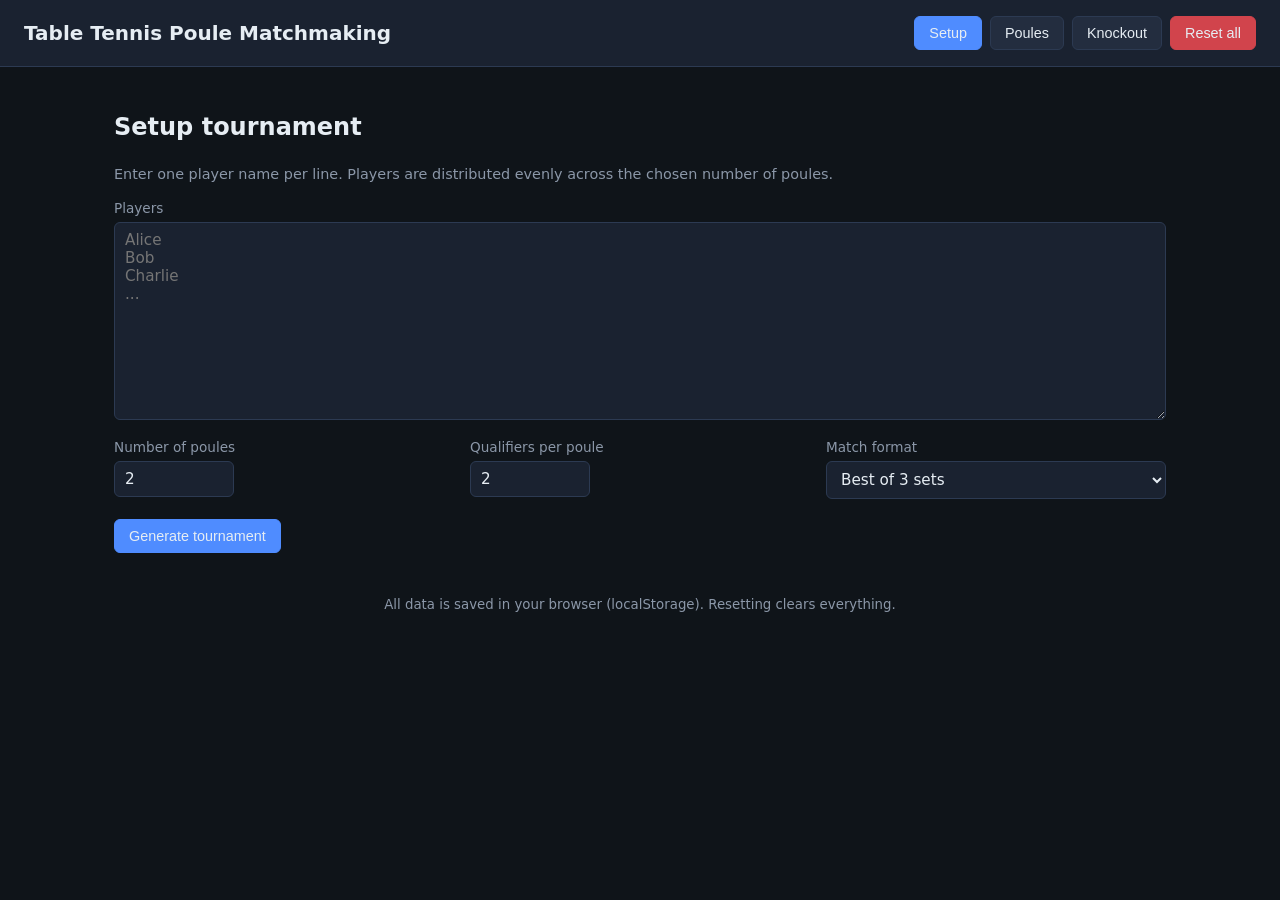
==== index.html @ 48e29f1b "Add static table tennis poule matchmaking app Single-page app (HTML/CSS/vanilla JS) deployable on Gi" ====
<!DOCTYPE html>
<html lang="en">
<head>
  <meta charset="UTF-8" />
  <meta name="viewport" content="width=device-width, initial-scale=1.0" />
  <title>Table Tennis Poule Matchmaking</title>
  <link rel="stylesheet" href="styles.css" />
</head>
<body>
  <header>
    <h1>Table Tennis Poule Matchmaking</h1>
    <nav>
      <button data-tab="setup" class="tab-btn active">Setup</button>
      <button data-tab="poules" class="tab-btn">Poules</button>
      <button data-tab="knockout" class="tab-btn">Knockout</button>
      <button id="reset-btn" class="danger">Reset all</button>
    </nav>
  </header>

  <main>
    <section id="tab-setup" class="tab active">
      <h2>Setup tournament</h2>
      <p class="hint">Enter one player name per line. Players are distributed evenly across the chosen number of poules.</p>

      <label for="players">Players</label>
      <textarea id="players" rows="10" placeholder="Alice&#10;Bob&#10;Charlie&#10;..."></textarea>

      <div class="row">
        <div>
          <label for="num-poules">Number of poules</label>
          <input id="num-poules" type="number" min="1" value="2" />
        </div>
        <div>
          <label for="qualifiers">Qualifiers per poule</label>
          <input id="qualifiers" type="number" min="1" value="2" />
        </div>
        <div>
          <label for="best-of">Match format</label>
          <select id="best-of">
            <option value="1">Single set (highest score wins)</option>
            <option value="3" selected>Best of 3 sets</option>
            <option value="5">Best of 5 sets</option>
            <option value="7">Best of 7 sets</option>
          </select>
        </div>
      </div>

      <div class="actions">
        <button id="generate-btn" class="primary">Generate tournament</button>
      </div>
    </section>

    <section id="tab-poules" class="tab">
      <h2>Poule stage</h2>
      <div id="poules-container"></div>
      <div class="actions">
        <button id="goto-knockout-btn" class="primary">Continue to knockout</button>
      </div>
    </section>

    <section id="tab-knockout" class="tab">
      <h2>Knockout stage</h2>
      <div id="knockout-container"></div>
    </section>
  </main>

  <footer>
    <small>All data is saved in your browser (localStorage). Resetting clears everything.</small>
  </footer>

  <script src="app.js"></script>
</body>
</html>
---- styles.css ----
:root {
  --bg: #0f1419;
  --panel: #1a2230;
  --panel-2: #232d3f;
  --border: #2c3a52;
  --text: #e6edf3;
  --muted: #8b97a8;
  --accent: #4f8cff;
  --accent-hover: #3a78ee;
  --success: #2ea043;
  --danger: #d1444c;
  --warn: #d29922;
}

* { box-sizing: border-box; }

body {
  margin: 0;
  font-family: system-ui, -apple-system, Segoe UI, Roboto, sans-serif;
  background: var(--bg);
  color: var(--text);
  line-height: 1.4;
}

header {
  padding: 16px 24px;
  background: var(--panel);
  border-bottom: 1px solid var(--border);
  display: flex;
  flex-wrap: wrap;
  align-items: center;
  gap: 16px;
}

header h1 {
  margin: 0;
  font-size: 1.25rem;
  flex: 1;
}

nav {
  display: flex;
  gap: 8px;
  flex-wrap: wrap;
}

main {
  max-width: 1100px;
  margin: 0 auto;
  padding: 24px;
}

footer {
  text-align: center;
  padding: 16px;
  color: var(--muted);
}

.tab { display: none; }
.tab.active { display: block; }

button {
  background: var(--panel-2);
  color: var(--text);
  border: 1px solid var(--border);
  padding: 8px 14px;
  border-radius: 6px;
  cursor: pointer;
  font-size: 0.9rem;
}
button:hover { background: var(--border); }
button.primary { background: var(--accent); border-color: var(--accent); }
button.primary:hover { background: var(--accent-hover); }
button.danger { background: var(--danger); border-color: var(--danger); }
button.danger:hover { filter: brightness(1.1); }
.tab-btn.active { background: var(--accent); border-color: var(--accent); }

label {
  display: block;
  margin: 12px 0 4px;
  color: var(--muted);
  font-size: 0.85rem;
}

input, select, textarea {
  width: 100%;
  background: var(--panel);
  color: var(--text);
  border: 1px solid var(--border);
  border-radius: 6px;
  padding: 8px 10px;
  font-size: 0.95rem;
  font-family: inherit;
}

input[type="number"] { max-width: 120px; }

textarea { resize: vertical; min-height: 140px; }

.row {
  display: flex;
  gap: 16px;
  flex-wrap: wrap;
}

.row > div { flex: 1 1 180px; }

.actions { margin-top: 20px; display: flex; gap: 8px; flex-wrap: wrap; }

.hint { color: var(--muted); font-size: 0.9rem; }

.poule {
  background: var(--panel);
  border: 1px solid var(--border);
  border-radius: 10px;
  padding: 16px;
  margin-bottom: 24px;
}

.poule h3 { margin: 0 0 12px; }

table {
  width: 100%;
  border-collapse: collapse;
  margin-bottom: 16px;
}

th, td {
  padding: 8px 10px;
  text-align: left;
  border-bottom: 1px solid var(--border);
}

th { color: var(--muted); font-weight: 600; font-size: 0.85rem; }

td.num, th.num { text-align: center; width: 56px; }

.match-list { list-style: none; padding: 0; margin: 0; }

.match {
  display: grid;
  grid-template-columns: 1fr auto 1fr;
  align-items: center;
  gap: 12px;
  padding: 8px 0;
  border-bottom: 1px solid var(--border);
}

.match:last-child { border-bottom: none; }

.match .player-a { text-align: right; }
.match .player-b { text-align: left; }
.match .vs { color: var(--muted); font-size: 0.85rem; }

.sets-input {
  display: flex;
  gap: 6px;
  flex-wrap: wrap;
  justify-content: center;
}

.sets-input input {
  width: 52px;
  text-align: center;
  padding: 6px 4px;
}

.match.winner-a .player-a { font-weight: 700; color: var(--success); }
.match.winner-b .player-b { font-weight: 700; color: var(--success); }

.qualifier { color: var(--success); font-weight: 600; }

.bracket {
  display: flex;
  gap: 32px;
  overflow-x: auto;
  padding-bottom: 16px;
}

.round {
  display: flex;
  flex-direction: column;
  justify-content: space-around;
  gap: 16px;
  min-width: 220px;
}

.round h3 {
  margin: 0 0 8px;
  text-align: center;
  color: var(--muted);
  font-size: 0.95rem;
}

.bracket-match {
  background: var(--panel);
  border: 1px solid var(--border);
  border-radius: 8px;
  padding: 8px;
}

.bracket-row {
  display: grid;
  grid-template-columns: 1fr auto;
  align-items: center;
  gap: 8px;
  padding: 4px 6px;
  border-radius: 4px;
}

.bracket-row.winner { background: rgba(46, 160, 67, 0.15); font-weight: 600; }
.bracket-row .name { white-space: nowrap; overflow: hidden; text-overflow: ellipsis; }
.bracket-row input { width: 40px; text-align: center; padding: 4px; }

.empty-state {
  padding: 24px;
  text-align: center;
  color: var(--muted);
  background: var(--panel);
  border: 1px dashed var(--border);
  border-radius: 8px;
}

@media (max-width: 600px) {
  header h1 { font-size: 1.05rem; flex-basis: 100%; }
  .match { grid-template-columns: 1fr; text-align: center; }
  .match .player-a, .match .player-b { text-align: center; }
}
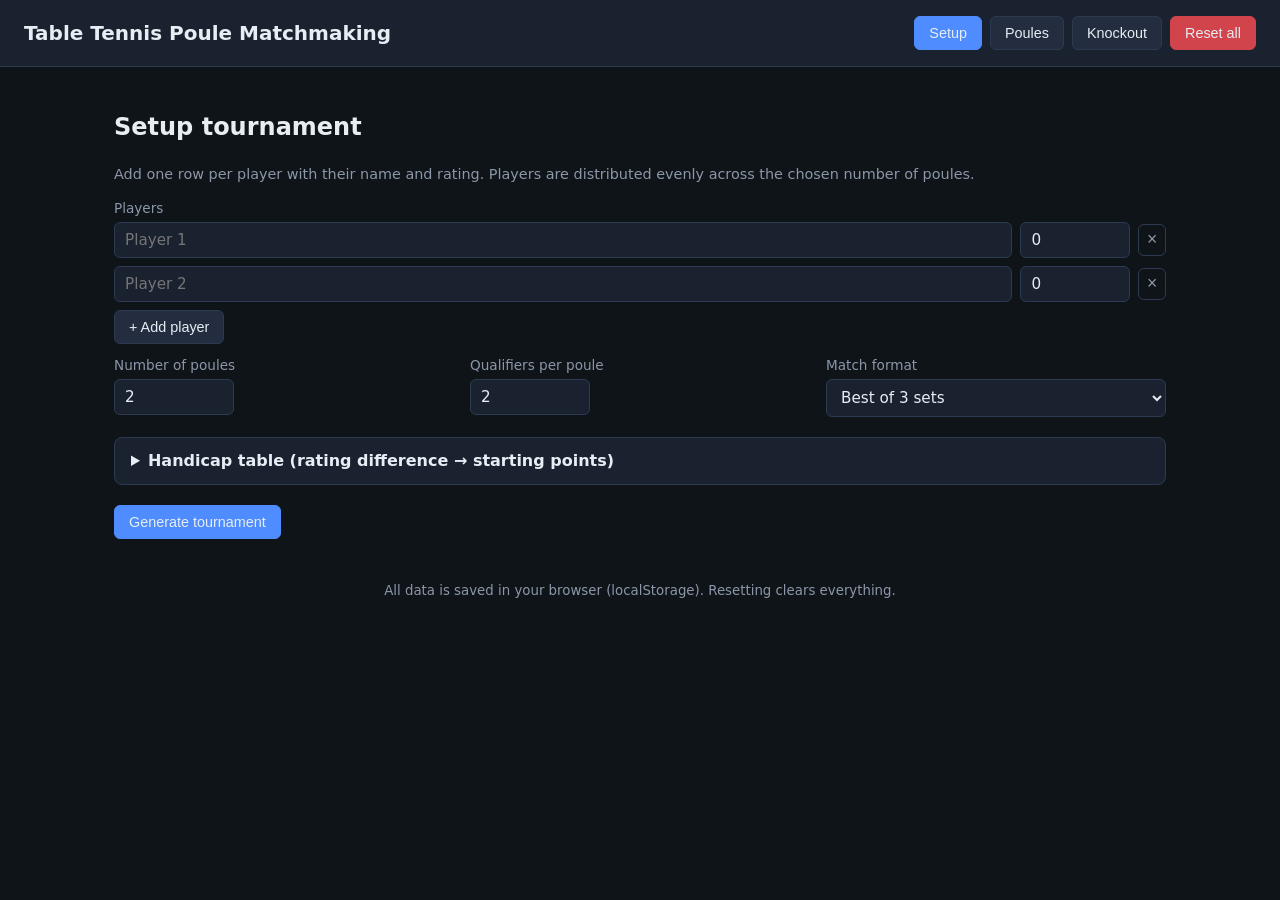
==== commit 1703613d: "Add player ratings and configurable handicap table Replace the freeform players textarea with one ro" ====
--- a/index.html
+++ b/index.html
@@ -20,10 +20,13 @@
   <main>
     <section id="tab-setup" class="tab active">
       <h2>Setup tournament</h2>
-      <p class="hint">Enter one player name per line. Players are distributed evenly across the chosen number of poules.</p>
+      <p class="hint">Add one row per player with their name and rating. Players are distributed evenly across the chosen number of poules.</p>
 
-      <label for="players">Players</label>
-      <textarea id="players" rows="10" placeholder="Alice&#10;Bob&#10;Charlie&#10;..."></textarea>
+      <label>Players</label>
+      <div id="players-list"></div>
+      <div class="actions" style="margin-top: 8px;">
+        <button id="add-player-btn">+ Add player</button>
+      </div>
 
       <div class="row">
         <div>
@@ -44,6 +47,16 @@
           </select>
         </div>
       </div>
+
+      <details class="handicap-section">
+        <summary>Handicap table (rating difference → starting points)</summary>
+        <p class="hint">The lower-rated player starts each set with the listed points. Leave the upper bound empty for "or more".</p>
+        <div id="handicap-list"></div>
+        <div class="actions" style="margin-top: 8px;">
+          <button id="add-handicap-btn">+ Add row</button>
+          <button id="reset-handicap-btn">Reset to default</button>
+        </div>
+      </details>
 
       <div class="actions">
         <button id="generate-btn" class="primary">Generate tournament</button>
--- a/styles.css
+++ b/styles.css
@@ -221,6 +221,60 @@
   border-radius: 8px;
 }
 
+.player-row, .handicap-row {
+  display: flex;
+  gap: 8px;
+  align-items: center;
+  margin-bottom: 8px;
+}
+
+.player-row input[type="text"] { flex: 1 1 auto; }
+.player-row input[type="number"] { flex: 0 0 110px; }
+
+.handicap-row input[type="number"] { flex: 0 0 90px; max-width: 90px; }
+.handicap-row .sep { color: var(--muted); }
+
+.row-remove {
+  background: transparent;
+  border: 1px solid var(--border);
+  color: var(--muted);
+  width: 32px;
+  height: 32px;
+  padding: 0;
+  font-size: 1.1rem;
+  line-height: 1;
+}
+.row-remove:hover { color: var(--danger); border-color: var(--danger); }
+
+.handicap-section {
+  margin-top: 20px;
+  background: var(--panel);
+  border: 1px solid var(--border);
+  border-radius: 8px;
+  padding: 12px 16px;
+}
+.handicap-section summary {
+  cursor: pointer;
+  color: var(--text);
+  font-weight: 600;
+}
+.handicap-section[open] summary { margin-bottom: 8px; }
+
+.handicap-label {
+  grid-column: 1 / -1;
+  text-align: center;
+  color: var(--warn);
+  font-size: 0.8rem;
+  margin-top: 4px;
+}
+
+.bracket-handicap {
+  font-size: 0.75rem;
+  color: var(--warn);
+  text-align: center;
+  margin-top: 4px;
+}
+
 @media (max-width: 600px) {
   header h1 { font-size: 1.05rem; flex-basis: 100%; }
   .match { grid-template-columns: 1fr; text-align: center; }
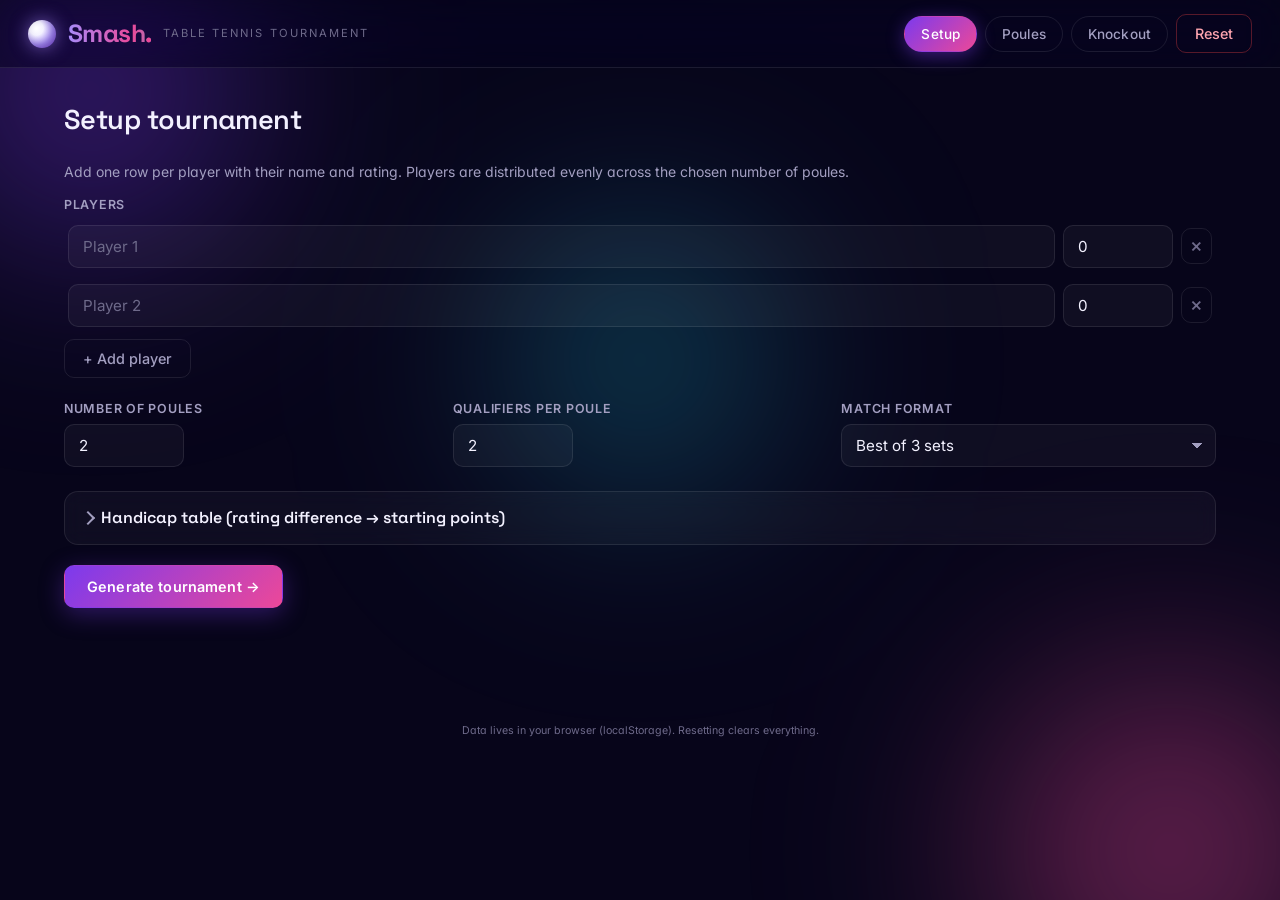
==== commit c1ca8398: "Vibrant modern redesign Full visual overhaul with a high-energy, glass-morphism aesthetic: - Animate" ====
--- a/index.html
+++ b/index.html
@@ -3,17 +3,30 @@
 <head>
   <meta charset="UTF-8" />
   <meta name="viewport" content="width=device-width, initial-scale=1.0" />
-  <title>Table Tennis Poule Matchmaking</title>
+  <title>Smash · Table Tennis Tournament</title>
+  <link rel="preconnect" href="https://fonts.googleapis.com" />
+  <link rel="preconnect" href="https://fonts.gstatic.com" crossorigin />
+  <link href="https://fonts.googleapis.com/css2?family=Inter:wght@400;500;600;700;800&family=Space+Grotesk:wght@500;600;700&display=swap" rel="stylesheet" />
   <link rel="stylesheet" href="styles.css" />
 </head>
 <body>
+  <div class="aurora" aria-hidden="true">
+    <span class="aurora-blob a"></span>
+    <span class="aurora-blob b"></span>
+    <span class="aurora-blob c"></span>
+  </div>
+
   <header>
-    <h1>Table Tennis Poule Matchmaking</h1>
+    <div class="brand">
+      <span class="brand-mark"></span>
+      <h1>Smash<span class="brand-dot">.</span></h1>
+      <span class="brand-tag">table&nbsp;tennis&nbsp;tournament</span>
+    </div>
     <nav>
       <button data-tab="setup" class="tab-btn active">Setup</button>
       <button data-tab="poules" class="tab-btn">Poules</button>
       <button data-tab="knockout" class="tab-btn">Knockout</button>
-      <button id="reset-btn" class="danger">Reset all</button>
+      <button id="reset-btn" class="danger ghost">Reset</button>
     </nav>
   </header>
 
@@ -25,7 +38,7 @@
       <label>Players</label>
       <div id="players-list"></div>
       <div class="actions" style="margin-top: 8px;">
-        <button id="add-player-btn">+ Add player</button>
+        <button id="add-player-btn" class="ghost">+ Add player</button>
       </div>
 
       <div class="row">
@@ -53,13 +66,13 @@
         <p class="hint">The lower-rated player starts each set with the listed points. Leave the upper bound empty for "or more".</p>
         <div id="handicap-list"></div>
         <div class="actions" style="margin-top: 8px;">
-          <button id="add-handicap-btn">+ Add row</button>
-          <button id="reset-handicap-btn">Reset to default</button>
+          <button id="add-handicap-btn" class="ghost">+ Add row</button>
+          <button id="reset-handicap-btn" class="ghost">Reset to default</button>
         </div>
       </details>
 
       <div class="actions">
-        <button id="generate-btn" class="primary">Generate tournament</button>
+        <button id="generate-btn" class="primary">Generate tournament →</button>
       </div>
     </section>
 
@@ -67,7 +80,7 @@
       <h2>Poule stage</h2>
       <div id="poules-container"></div>
       <div class="actions">
-        <button id="goto-knockout-btn" class="primary">Continue to knockout</button>
+        <button id="goto-knockout-btn" class="primary">Continue to knockout →</button>
       </div>
     </section>
 
@@ -78,7 +91,7 @@
   </main>
 
   <footer>
-    <small>All data is saved in your browser (localStorage). Resetting clears everything.</small>
+    <small>Data lives in your browser (localStorage). Resetting clears everything.</small>
   </footer>
 
   <script src="app.js"></script>
--- a/styles.css
+++ b/styles.css
@@ -1,282 +1,812 @@
 :root {
-  --bg: #0f1419;
-  --panel: #1a2230;
-  --panel-2: #232d3f;
-  --border: #2c3a52;
-  --text: #e6edf3;
-  --muted: #8b97a8;
-  --accent: #4f8cff;
-  --accent-hover: #3a78ee;
-  --success: #2ea043;
-  --danger: #d1444c;
-  --warn: #d29922;
+  --bg-base: #07051a;
+  --bg-card: rgba(255, 255, 255, 0.035);
+  --bg-card-hover: rgba(255, 255, 255, 0.06);
+  --bg-input: rgba(255, 255, 255, 0.04);
+  --border: rgba(255, 255, 255, 0.09);
+  --border-strong: rgba(255, 255, 255, 0.22);
+  --text: #f3f1ff;
+  --text-muted: #a39fc1;
+  --text-faint: #6e6a8a;
+
+  --primary: #7c3aed;
+  --primary-bright: #a78bfa;
+  --accent: #ec4899;
+  --cyan: #22d3ee;
+  --lime: #84cc16;
+  --success: #22c55e;
+  --warn: #f59e0b;
+  --danger: #ef4444;
+
+  --gold: #fbbf24;
+  --silver: #d6dde6;
+  --bronze: #f97316;
+
+  --shadow-sm: 0 4px 14px rgba(0, 0, 0, 0.35);
+  --shadow-lg: 0 16px 48px rgba(0, 0, 0, 0.5);
+  --glow-primary: 0 0 32px rgba(124, 58, 237, 0.5);
+  --glow-accent: 0 0 32px rgba(236, 72, 153, 0.45);
+  --glow-cyan: 0 0 32px rgba(34, 211, 238, 0.4);
 }
 
 * { box-sizing: border-box; }
+
+html, body { height: 100%; }
 
 body {
   margin: 0;
-  font-family: system-ui, -apple-system, Segoe UI, Roboto, sans-serif;
-  background: var(--bg);
+  font-family: 'Inter', system-ui, -apple-system, "Segoe UI", Roboto, sans-serif;
+  font-feature-settings: 'cv11', 'ss01', 'ss03', 'cv02';
+  font-size: 15px;
+  line-height: 1.5;
+  background: var(--bg-base);
   color: var(--text);
-  line-height: 1.4;
-}
-
+  min-height: 100vh;
+  position: relative;
+  overflow-x: hidden;
+}
+
+/* Animated aurora background */
+.aurora {
+  position: fixed;
+  inset: 0;
+  z-index: -1;
+  overflow: hidden;
+  pointer-events: none;
+}
+.aurora-blob {
+  position: absolute;
+  border-radius: 50%;
+  filter: blur(90px);
+  opacity: 0.55;
+  mix-blend-mode: screen;
+  will-change: transform;
+}
+.aurora-blob.a {
+  width: 540px; height: 540px;
+  background: radial-gradient(circle, #7c3aed 0%, transparent 60%);
+  top: -180px; left: -180px;
+  animation: drift1 22s ease-in-out infinite;
+}
+.aurora-blob.b {
+  width: 620px; height: 620px;
+  background: radial-gradient(circle, #ec4899 0%, transparent 60%);
+  bottom: -260px; right: -200px;
+  animation: drift2 28s ease-in-out infinite;
+}
+.aurora-blob.c {
+  width: 480px; height: 480px;
+  background: radial-gradient(circle, #22d3ee 0%, transparent 60%);
+  top: 40%; left: 50%;
+  transform: translate(-50%, -50%);
+  opacity: 0.35;
+  animation: drift3 26s ease-in-out infinite;
+}
+@keyframes drift1 {
+  0%, 100% { transform: translate(0, 0) scale(1); }
+  50%      { transform: translate(80px, 60px) scale(1.1); }
+}
+@keyframes drift2 {
+  0%, 100% { transform: translate(0, 0) scale(1); }
+  50%      { transform: translate(-60px, -80px) scale(1.15); }
+}
+@keyframes drift3 {
+  0%, 100% { transform: translate(-50%, -50%) scale(1); }
+  50%      { transform: translate(-30%, -60%) scale(1.2); }
+}
+
+/* Header */
 header {
-  padding: 16px 24px;
-  background: var(--panel);
-  border-bottom: 1px solid var(--border);
+  position: sticky;
+  top: 0;
+  z-index: 20;
+  padding: 14px 28px;
   display: flex;
   flex-wrap: wrap;
   align-items: center;
   gap: 16px;
-}
-
-header h1 {
+  background: rgba(7, 5, 26, 0.55);
+  backdrop-filter: blur(24px) saturate(160%);
+  -webkit-backdrop-filter: blur(24px) saturate(160%);
+  border-bottom: 1px solid var(--border);
+}
+
+.brand {
+  display: flex;
+  align-items: center;
+  gap: 12px;
+  flex: 1;
+  min-width: 0;
+}
+
+.brand-mark {
+  width: 28px;
+  height: 28px;
+  border-radius: 50%;
+  background:
+    radial-gradient(circle at 30% 30%, #fff 0%, #f3f1ff 25%, #a78bfa 60%, #7c3aed 100%);
+  box-shadow:
+    inset -3px -3px 8px rgba(0, 0, 0, 0.25),
+    0 0 18px rgba(167, 139, 250, 0.6);
+  animation: bounce 2.6s ease-in-out infinite;
+}
+@keyframes bounce {
+  0%, 100% { transform: translateY(0) rotate(0deg); }
+  50%      { transform: translateY(-4px) rotate(180deg); }
+}
+
+h1 {
+  font-family: 'Space Grotesk', system-ui, sans-serif;
+  font-weight: 700;
+  font-size: 1.55rem;
+  letter-spacing: -0.025em;
   margin: 0;
-  font-size: 1.25rem;
-  flex: 1;
+  background: linear-gradient(90deg, #a78bfa 0%, #ec4899 35%, #22d3ee 70%, #a78bfa 100%);
+  background-size: 220% 100%;
+  -webkit-background-clip: text;
+  background-clip: text;
+  color: transparent;
+  animation: shine 9s linear infinite;
+}
+@keyframes shine {
+  0%   { background-position:   0% 50%; }
+  100% { background-position: 220% 50%; }
+}
+.brand-dot { color: var(--accent); -webkit-text-fill-color: var(--accent); }
+
+.brand-tag {
+  font-size: 0.7rem;
+  letter-spacing: 0.18em;
+  text-transform: uppercase;
+  color: var(--text-faint);
+  white-space: nowrap;
 }
 
 nav {
   display: flex;
   gap: 8px;
   flex-wrap: wrap;
+  align-items: center;
 }
 
 main {
-  max-width: 1100px;
+  max-width: 1200px;
   margin: 0 auto;
-  padding: 24px;
+  padding: 32px 24px 80px;
 }
 
 footer {
   text-align: center;
-  padding: 16px;
-  color: var(--muted);
-}
-
+  padding: 32px 16px 48px;
+  color: var(--text-faint);
+  font-size: 0.8rem;
+}
+
+/* Tabs */
 .tab { display: none; }
-.tab.active { display: block; }
-
+.tab.active {
+  display: block;
+  animation: tabIn 0.4s cubic-bezier(0.2, 0.8, 0.2, 1);
+}
+@keyframes tabIn {
+  from { opacity: 0; transform: translateY(10px); }
+  to   { opacity: 1; transform: translateY(0); }
+}
+
+h2 {
+  font-family: 'Space Grotesk', sans-serif;
+  font-size: 1.7rem;
+  font-weight: 600;
+  letter-spacing: -0.02em;
+  margin: 0 0 20px;
+}
+
+/* Buttons */
 button {
-  background: var(--panel-2);
+  font-family: inherit;
+  font-size: 0.9rem;
+  font-weight: 500;
+  background: rgba(255, 255, 255, 0.05);
   color: var(--text);
   border: 1px solid var(--border);
-  padding: 8px 14px;
-  border-radius: 6px;
+  padding: 10px 18px;
+  border-radius: 10px;
   cursor: pointer;
-  font-size: 0.9rem;
-}
-button:hover { background: var(--border); }
-button.primary { background: var(--accent); border-color: var(--accent); }
-button.primary:hover { background: var(--accent-hover); }
-button.danger { background: var(--danger); border-color: var(--danger); }
-button.danger:hover { filter: brightness(1.1); }
-.tab-btn.active { background: var(--accent); border-color: var(--accent); }
-
+  transition: transform 0.15s, background 0.15s, border-color 0.15s, box-shadow 0.2s, color 0.15s;
+  white-space: nowrap;
+}
+button:hover {
+  background: var(--bg-card-hover);
+  border-color: var(--border-strong);
+  transform: translateY(-1px);
+}
+button:active { transform: translateY(0); }
+
+button.ghost {
+  background: transparent;
+  color: var(--text-muted);
+}
+button.ghost:hover { color: var(--text); }
+
+button.primary {
+  background: linear-gradient(135deg, #7c3aed 0%, #ec4899 100%);
+  border-color: transparent;
+  color: #fff;
+  font-weight: 600;
+  padding: 12px 22px;
+  letter-spacing: 0.01em;
+  box-shadow: 0 6px 24px rgba(124, 58, 237, 0.35);
+}
+button.primary:hover {
+  transform: translateY(-2px);
+  box-shadow: 0 12px 36px rgba(124, 58, 237, 0.55), 0 0 0 1px rgba(255, 255, 255, 0.08) inset;
+}
+
+button.danger {
+  background: linear-gradient(135deg, #ef4444, #ec4899);
+  border-color: transparent;
+  color: #fff;
+}
+button.danger.ghost {
+  background: transparent;
+  color: #fda4af;
+  border-color: rgba(239, 68, 68, 0.35);
+}
+button.danger.ghost:hover {
+  background: rgba(239, 68, 68, 0.12);
+  color: #fff;
+  border-color: rgba(239, 68, 68, 0.6);
+}
+
+.tab-btn {
+  background: transparent;
+  border: 1px solid var(--border);
+  color: var(--text-muted);
+  padding: 9px 16px;
+  border-radius: 999px;
+  font-size: 0.85rem;
+  font-weight: 500;
+  letter-spacing: 0.01em;
+}
+.tab-btn:hover {
+  background: var(--bg-card-hover);
+  color: var(--text);
+}
+.tab-btn.active {
+  background: linear-gradient(135deg, #7c3aed, #ec4899);
+  color: #fff;
+  border-color: transparent;
+  box-shadow: 0 4px 18px rgba(124, 58, 237, 0.45);
+  transform: none;
+}
+
+/* Form fields */
 label {
   display: block;
-  margin: 12px 0 4px;
-  color: var(--muted);
-  font-size: 0.85rem;
+  margin: 14px 0 6px;
+  color: var(--text-muted);
+  font-size: 0.78rem;
+  font-weight: 600;
+  letter-spacing: 0.06em;
+  text-transform: uppercase;
 }
 
 input, select, textarea {
   width: 100%;
-  background: var(--panel);
+  background: var(--bg-input);
   color: var(--text);
   border: 1px solid var(--border);
-  border-radius: 6px;
-  padding: 8px 10px;
+  border-radius: 10px;
+  padding: 11px 14px;
+  font-family: inherit;
   font-size: 0.95rem;
-  font-family: inherit;
+  transition: border-color 0.15s, background 0.15s, box-shadow 0.15s;
+}
+input::placeholder, textarea::placeholder { color: var(--text-faint); }
+
+input:focus, select:focus, textarea:focus {
+  outline: none;
+  border-color: var(--primary-bright);
+  background: rgba(124, 58, 237, 0.08);
+  box-shadow: 0 0 0 4px rgba(124, 58, 237, 0.15);
 }
 
 input[type="number"] { max-width: 120px; }
 
-textarea { resize: vertical; min-height: 140px; }
+select {
+  appearance: none;
+  -webkit-appearance: none;
+  background-image:
+    linear-gradient(45deg, transparent 50%, var(--text-muted) 50%),
+    linear-gradient(-45deg, transparent 50%, var(--text-muted) 50%);
+  background-position:
+    calc(100% - 18px) 50%,
+    calc(100% - 12px) 50%;
+  background-size: 6px 6px;
+  background-repeat: no-repeat;
+  padding-right: 36px;
+}
+select option { background: #1a1432; color: var(--text); }
 
 .row {
   display: flex;
-  gap: 16px;
+  gap: 14px;
   flex-wrap: wrap;
-}
-
-.row > div { flex: 1 1 180px; }
-
-.actions { margin-top: 20px; display: flex; gap: 8px; flex-wrap: wrap; }
-
-.hint { color: var(--muted); font-size: 0.9rem; }
-
+  margin-top: 8px;
+}
+.row > div { flex: 1 1 200px; }
+
+.actions {
+  margin-top: 20px;
+  display: flex;
+  gap: 10px;
+  flex-wrap: wrap;
+}
+
+.hint { color: var(--text-muted); font-size: 0.875rem; margin: 4px 0 12px; }
+
+/* Setup rows */
+.player-row, .handicap-row {
+  display: flex;
+  gap: 8px;
+  align-items: center;
+  margin-bottom: 8px;
+  padding: 4px;
+  border-radius: 12px;
+  transition: background 0.15s;
+}
+.player-row:hover, .handicap-row:hover {
+  background: rgba(255, 255, 255, 0.025);
+}
+
+.player-row input[type="text"] { flex: 1 1 auto; }
+.player-row input[type="number"] { flex: 0 0 110px; }
+
+.handicap-row input[type="number"] { flex: 0 0 92px; max-width: 92px; }
+.handicap-row .sep {
+  color: var(--text-faint);
+  font-weight: 600;
+  padding: 0 2px;
+}
+
+.row-remove {
+  background: transparent;
+  border: 1px solid var(--border);
+  color: var(--text-faint);
+  width: 36px; height: 36px;
+  padding: 0;
+  font-size: 1.2rem;
+  line-height: 1;
+  border-radius: 10px;
+}
+.row-remove:hover {
+  color: #fda4af;
+  border-color: rgba(239, 68, 68, 0.5);
+  background: rgba(239, 68, 68, 0.08);
+}
+
+.handicap-section {
+  margin-top: 24px;
+  background: var(--bg-card);
+  border: 1px solid var(--border);
+  border-radius: 14px;
+  padding: 14px 18px;
+  backdrop-filter: blur(10px);
+}
+.handicap-section summary {
+  cursor: pointer;
+  color: var(--text);
+  font-weight: 600;
+  font-family: 'Space Grotesk', sans-serif;
+  font-size: 1rem;
+  list-style: none;
+  display: flex;
+  align-items: center;
+  gap: 8px;
+}
+.handicap-section summary::-webkit-details-marker { display: none; }
+.handicap-section summary::before {
+  content: '';
+  width: 8px; height: 8px;
+  border-right: 2px solid var(--text-muted);
+  border-bottom: 2px solid var(--text-muted);
+  transform: rotate(-45deg);
+  transition: transform 0.2s;
+}
+.handicap-section[open] summary::before { transform: rotate(45deg); }
+.handicap-section[open] summary { margin-bottom: 12px; }
+
+/* Poule cards */
 .poule {
-  background: var(--panel);
-  border: 1px solid var(--border);
-  border-radius: 10px;
-  padding: 16px;
-  margin-bottom: 24px;
-}
-
-.poule h3 { margin: 0 0 12px; }
-
-table {
+  position: relative;
+  background: var(--bg-card);
+  border: 1px solid var(--border);
+  border-radius: 18px;
+  padding: 24px;
+  margin-bottom: 28px;
+  backdrop-filter: blur(12px);
+  -webkit-backdrop-filter: blur(12px);
+  overflow: hidden;
+}
+.poule::before {
+  content: '';
+  position: absolute;
+  inset: 0;
+  background: linear-gradient(135deg, rgba(124, 58, 237, 0.07) 0%, transparent 60%);
+  pointer-events: none;
+}
+.poule::after {
+  content: '';
+  position: absolute;
+  top: 0; left: 0; right: 0;
+  height: 2px;
+  background: linear-gradient(90deg, #7c3aed, #ec4899, #22d3ee);
+  opacity: 0.7;
+}
+
+.poule h3 {
+  font-family: 'Space Grotesk', sans-serif;
+  font-size: 1.3rem;
+  font-weight: 700;
+  letter-spacing: -0.01em;
+  margin: 0 0 18px;
+  display: flex;
+  align-items: center;
+  gap: 10px;
+  position: relative;
+}
+.poule h3::before {
+  content: '';
+  width: 6px; height: 24px;
+  border-radius: 3px;
+  background: linear-gradient(180deg, #7c3aed, #ec4899);
+  box-shadow: 0 0 14px rgba(167, 139, 250, 0.5);
+}
+
+/* Standings */
+.standings-table {
   width: 100%;
-  border-collapse: collapse;
-  margin-bottom: 16px;
-}
-
-th, td {
-  padding: 8px 10px;
+  border-collapse: separate;
+  border-spacing: 0;
+  margin-bottom: 22px;
+  font-variant-numeric: tabular-nums;
+}
+.standings-table th {
+  font-size: 0.7rem;
+  font-weight: 700;
+  letter-spacing: 0.1em;
+  text-transform: uppercase;
+  color: var(--text-faint);
+  padding: 8px 12px;
   text-align: left;
   border-bottom: 1px solid var(--border);
 }
-
-th { color: var(--muted); font-weight: 600; font-size: 0.85rem; }
-
-td.num, th.num { text-align: center; width: 56px; }
-
-.match-list { list-style: none; padding: 0; margin: 0; }
-
-.match {
+.standings-table th.num { text-align: center; width: 48px; }
+.standings-table td {
+  padding: 10px 12px;
+  border-bottom: 1px solid rgba(255, 255, 255, 0.04);
+}
+.standings-table tr:last-child td { border-bottom: none; }
+.standings-table tbody tr {
+  transition: background 0.15s;
+}
+.standings-table tbody tr:hover { background: rgba(255, 255, 255, 0.025); }
+.standings-table td.num { text-align: center; }
+.standings-table .player-name { font-weight: 600; }
+.standings-table tr.is-qualifier .player-name { color: var(--success); }
+.standings-table tr.is-qualifier .player-name::after {
+  content: 'Q';
+  display: inline-block;
+  margin-left: 8px;
+  font-size: 0.65rem;
+  font-weight: 700;
+  letter-spacing: 0.1em;
+  color: var(--success);
+  background: rgba(34, 197, 94, 0.15);
+  border: 1px solid rgba(34, 197, 94, 0.4);
+  padding: 1px 6px;
+  border-radius: 4px;
+  vertical-align: middle;
+}
+
+.rank-badge {
+  display: inline-flex;
+  align-items: center;
+  justify-content: center;
+  width: 28px; height: 28px;
+  border-radius: 50%;
+  font-weight: 700;
+  font-size: 0.8rem;
+  font-family: 'Space Grotesk', sans-serif;
+  background: rgba(255, 255, 255, 0.05);
+  color: var(--text-muted);
+  border: 1px solid var(--border);
+}
+.rank-badge.gold {
+  background: linear-gradient(135deg, #fde68a, #fbbf24 60%, #b45309);
+  color: #422006;
+  border-color: transparent;
+  box-shadow: 0 0 14px rgba(251, 191, 36, 0.55);
+}
+.rank-badge.silver {
+  background: linear-gradient(135deg, #f1f5f9, #cbd5e1 60%, #64748b);
+  color: #1e293b;
+  border-color: transparent;
+  box-shadow: 0 0 12px rgba(203, 213, 225, 0.4);
+}
+.rank-badge.bronze {
+  background: linear-gradient(135deg, #fed7aa, #fb923c 60%, #9a3412);
+  color: #fff;
+  border-color: transparent;
+  box-shadow: 0 0 12px rgba(251, 146, 60, 0.45);
+}
+
+/* Match cards */
+.match-cards {
   display: grid;
-  grid-template-columns: 1fr auto 1fr;
+  grid-template-columns: repeat(auto-fill, minmax(300px, 1fr));
+  gap: 14px;
+}
+
+.match-card {
+  position: relative;
+  background: rgba(255, 255, 255, 0.04);
+  border: 1px solid var(--border);
+  border-radius: 14px;
+  padding: 14px 16px;
+  display: flex;
+  flex-direction: column;
+  gap: 10px;
+  transition: transform 0.2s, border-color 0.2s, box-shadow 0.25s;
+}
+.match-card:hover {
+  border-color: var(--border-strong);
+  transform: translateY(-2px);
+  box-shadow: var(--shadow-sm);
+}
+.match-card.finished {
+  border-color: rgba(34, 197, 94, 0.35);
+  background: linear-gradient(135deg, rgba(34, 197, 94, 0.07), rgba(255, 255, 255, 0.04));
+}
+
+.match-card-header {
+  display: flex;
+  justify-content: space-between;
+  align-items: baseline;
+  gap: 10px;
+  flex-wrap: wrap;
+  font-size: 0.78rem;
+}
+.match-num {
+  font-family: 'Space Grotesk', sans-serif;
+  font-weight: 700;
+  font-size: 0.72rem;
+  letter-spacing: 0.16em;
+  text-transform: uppercase;
+  color: var(--text-faint);
+}
+.match-hcap {
+  display: inline-flex;
   align-items: center;
-  gap: 12px;
-  padding: 8px 0;
+  gap: 6px;
+  color: var(--warn);
+  font-size: 0.78rem;
+  font-weight: 500;
+  background: rgba(245, 158, 11, 0.1);
+  padding: 4px 10px;
+  border-radius: 999px;
+  border: 1px solid rgba(245, 158, 11, 0.25);
+}
+
+.score-table {
+  width: 100%;
+  border-collapse: separate;
+  border-spacing: 0;
+  margin: 0;
+}
+.score-table thead th {
+  font-family: 'Space Grotesk', sans-serif;
+  font-size: 0.7rem;
+  font-weight: 700;
+  color: var(--text-faint);
+  text-align: center;
+  padding: 4px 6px 8px;
+  letter-spacing: 0.12em;
+  text-transform: uppercase;
+}
+.score-table tbody th.player-cell {
+  text-align: left;
+  padding: 8px 10px 8px 4px;
+  font-weight: 600;
+  font-size: 0.95rem;
+  white-space: nowrap;
   border-bottom: 1px solid var(--border);
-}
-
-.match:last-child { border-bottom: none; }
-
-.match .player-a { text-align: right; }
-.match .player-b { text-align: left; }
-.match .vs { color: var(--muted); font-size: 0.85rem; }
-
-.sets-input {
-  display: flex;
-  gap: 6px;
-  flex-wrap: wrap;
-  justify-content: center;
-}
-
-.sets-input input {
+  vertical-align: middle;
+}
+.score-table tbody tr:last-child th.player-cell,
+.score-table tbody tr:last-child td { border-bottom: none; }
+.score-table tbody td {
+  padding: 6px 4px;
+  border-bottom: 1px solid var(--border);
+  text-align: center;
+}
+.score-table .rating {
+  font-weight: 500;
+  color: var(--text-faint);
+  font-size: 0.78rem;
+  margin-left: 6px;
+}
+
+.score-table input {
   width: 52px;
+  height: 44px;
   text-align: center;
-  padding: 6px 4px;
-}
-
-.match.winner-a .player-a { font-weight: 700; color: var(--success); }
-.match.winner-b .player-b { font-weight: 700; color: var(--success); }
-
-.qualifier { color: var(--success); font-weight: 600; }
-
+  padding: 0;
+  background: rgba(255, 255, 255, 0.04);
+  border: 1.5px solid var(--border);
+  border-radius: 10px;
+  color: var(--text);
+  font-family: 'Space Grotesk', sans-serif;
+  font-weight: 700;
+  font-size: 1.1rem;
+  font-variant-numeric: tabular-nums;
+  transition: all 0.15s;
+  -moz-appearance: textfield;
+}
+.score-table input:hover { border-color: var(--border-strong); }
+.score-table input:focus {
+  outline: none;
+  border-color: var(--primary-bright);
+  background: rgba(124, 58, 237, 0.12);
+  box-shadow: 0 0 0 4px rgba(124, 58, 237, 0.18), 0 0 18px rgba(167, 139, 250, 0.3);
+  transform: scale(1.04);
+}
+.score-table input::-webkit-outer-spin-button,
+.score-table input::-webkit-inner-spin-button {
+  -webkit-appearance: none;
+  margin: 0;
+}
+
+.score-table tr.winner th.player-cell {
+  color: var(--success);
+}
+.score-table tr.winner th.player-cell::before {
+  content: '▸';
+  color: var(--success);
+  margin-right: 6px;
+}
+.score-table tr.winner td input {
+  border-color: rgba(34, 197, 94, 0.6);
+  background: rgba(34, 197, 94, 0.1);
+}
+
+.match-result {
+  font-size: 0.85rem;
+  text-align: center;
+  padding-top: 8px;
+  margin-top: 2px;
+  border-top: 1px dashed var(--border);
+  color: var(--text-faint);
+  font-weight: 500;
+}
+.match-result.done {
+  color: var(--success);
+  font-weight: 700;
+  letter-spacing: 0.01em;
+}
+
+/* Bracket */
 .bracket {
   display: flex;
-  gap: 32px;
+  gap: 56px;
   overflow-x: auto;
-  padding-bottom: 16px;
-}
-
+  padding: 24px 4px;
+  scroll-snap-type: x proximity;
+}
 .round {
   display: flex;
   flex-direction: column;
   justify-content: space-around;
-  gap: 16px;
-  min-width: 220px;
-}
-
+  gap: 24px;
+  min-width: 248px;
+  scroll-snap-align: start;
+}
 .round h3 {
-  margin: 0 0 8px;
+  font-family: 'Space Grotesk', sans-serif;
   text-align: center;
-  color: var(--muted);
-  font-size: 0.95rem;
-}
-
+  text-transform: uppercase;
+  letter-spacing: 0.18em;
+  font-size: 0.75rem;
+  color: var(--text-muted);
+  font-weight: 700;
+  margin: 0 0 4px;
+}
 .bracket-match {
-  background: var(--panel);
-  border: 1px solid var(--border);
-  border-radius: 8px;
-  padding: 8px;
-}
-
+  background: rgba(255, 255, 255, 0.04);
+  border: 1px solid var(--border);
+  border-radius: 12px;
+  padding: 10px;
+  transition: border-color 0.2s, box-shadow 0.25s, transform 0.2s;
+}
+.bracket-match:hover {
+  border-color: var(--border-strong);
+  transform: translateY(-1px);
+  box-shadow: var(--shadow-sm);
+}
 .bracket-row {
   display: grid;
   grid-template-columns: 1fr auto;
   align-items: center;
   gap: 8px;
-  padding: 4px 6px;
-  border-radius: 4px;
-}
-
-.bracket-row.winner { background: rgba(46, 160, 67, 0.15); font-weight: 600; }
-.bracket-row .name { white-space: nowrap; overflow: hidden; text-overflow: ellipsis; }
-.bracket-row input { width: 40px; text-align: center; padding: 4px; }
-
-.empty-state {
-  padding: 24px;
+  padding: 6px 8px;
+  border-radius: 8px;
+  font-size: 0.92rem;
+}
+.bracket-row .name {
+  white-space: nowrap;
+  overflow: hidden;
+  text-overflow: ellipsis;
+}
+.bracket-row.winner {
+  background: linear-gradient(90deg, rgba(34, 197, 94, 0.18), rgba(34, 197, 94, 0));
+  color: var(--success);
+  font-weight: 700;
+  border-left: 2px solid var(--success);
+  padding-left: 6px;
+}
+.bracket-row input {
+  width: 42px;
+  height: 32px;
   text-align: center;
-  color: var(--muted);
-  background: var(--panel);
-  border: 1px dashed var(--border);
-  border-radius: 8px;
-}
-
-.player-row, .handicap-row {
-  display: flex;
-  gap: 8px;
-  align-items: center;
-  margin-bottom: 8px;
-}
-
-.player-row input[type="text"] { flex: 1 1 auto; }
-.player-row input[type="number"] { flex: 0 0 110px; }
-
-.handicap-row input[type="number"] { flex: 0 0 90px; max-width: 90px; }
-.handicap-row .sep { color: var(--muted); }
-
-.row-remove {
-  background: transparent;
-  border: 1px solid var(--border);
-  color: var(--muted);
-  width: 32px;
-  height: 32px;
   padding: 0;
-  font-size: 1.1rem;
-  line-height: 1;
-}
-.row-remove:hover { color: var(--danger); border-color: var(--danger); }
-
-.handicap-section {
-  margin-top: 20px;
-  background: var(--panel);
-  border: 1px solid var(--border);
-  border-radius: 8px;
-  padding: 12px 16px;
-}
-.handicap-section summary {
-  cursor: pointer;
+  background: rgba(255, 255, 255, 0.04);
+  border: 1px solid var(--border);
+  border-radius: 7px;
   color: var(--text);
-  font-weight: 600;
-}
-.handicap-section[open] summary { margin-bottom: 8px; }
-
-.handicap-label {
-  grid-column: 1 / -1;
-  text-align: center;
-  color: var(--warn);
-  font-size: 0.8rem;
-  margin-top: 4px;
-}
-
+  font-family: 'Space Grotesk', sans-serif;
+  font-weight: 700;
+  font-size: 0.92rem;
+  font-variant-numeric: tabular-nums;
+  -moz-appearance: textfield;
+}
+.bracket-row input::-webkit-outer-spin-button,
+.bracket-row input::-webkit-inner-spin-button {
+  -webkit-appearance: none; margin: 0;
+}
+.bracket-row input:focus {
+  outline: none;
+  border-color: var(--primary-bright);
+  background: rgba(124, 58, 237, 0.12);
+  box-shadow: 0 0 0 3px rgba(124, 58, 237, 0.18);
+}
 .bracket-handicap {
-  font-size: 0.75rem;
+  font-size: 0.7rem;
   color: var(--warn);
   text-align: center;
-  margin-top: 4px;
-}
-
-@media (max-width: 600px) {
-  header h1 { font-size: 1.05rem; flex-basis: 100%; }
-  .match { grid-template-columns: 1fr; text-align: center; }
-  .match .player-a, .match .player-b { text-align: center; }
-}
+  margin-top: 6px;
+  letter-spacing: 0.04em;
+}
+
+.empty-state {
+  padding: 40px 24px;
+  text-align: center;
+  color: var(--text-muted);
+  background: var(--bg-card);
+  border: 1px dashed var(--border);
+  border-radius: 16px;
+  backdrop-filter: blur(10px);
+}
+
+/* Responsive */
+@media (max-width: 720px) {
+  header { padding: 12px 16px; }
+  main { padding: 24px 16px 64px; }
+  .brand-tag { display: none; }
+  h1 { font-size: 1.25rem; }
+}
+@media (max-width: 480px) {
+  .match-cards { grid-template-columns: 1fr; }
+  .score-table input { width: 46px; height: 40px; font-size: 1rem; }
+  .bracket { gap: 32px; }
+  .round { min-width: 220px; }
+}
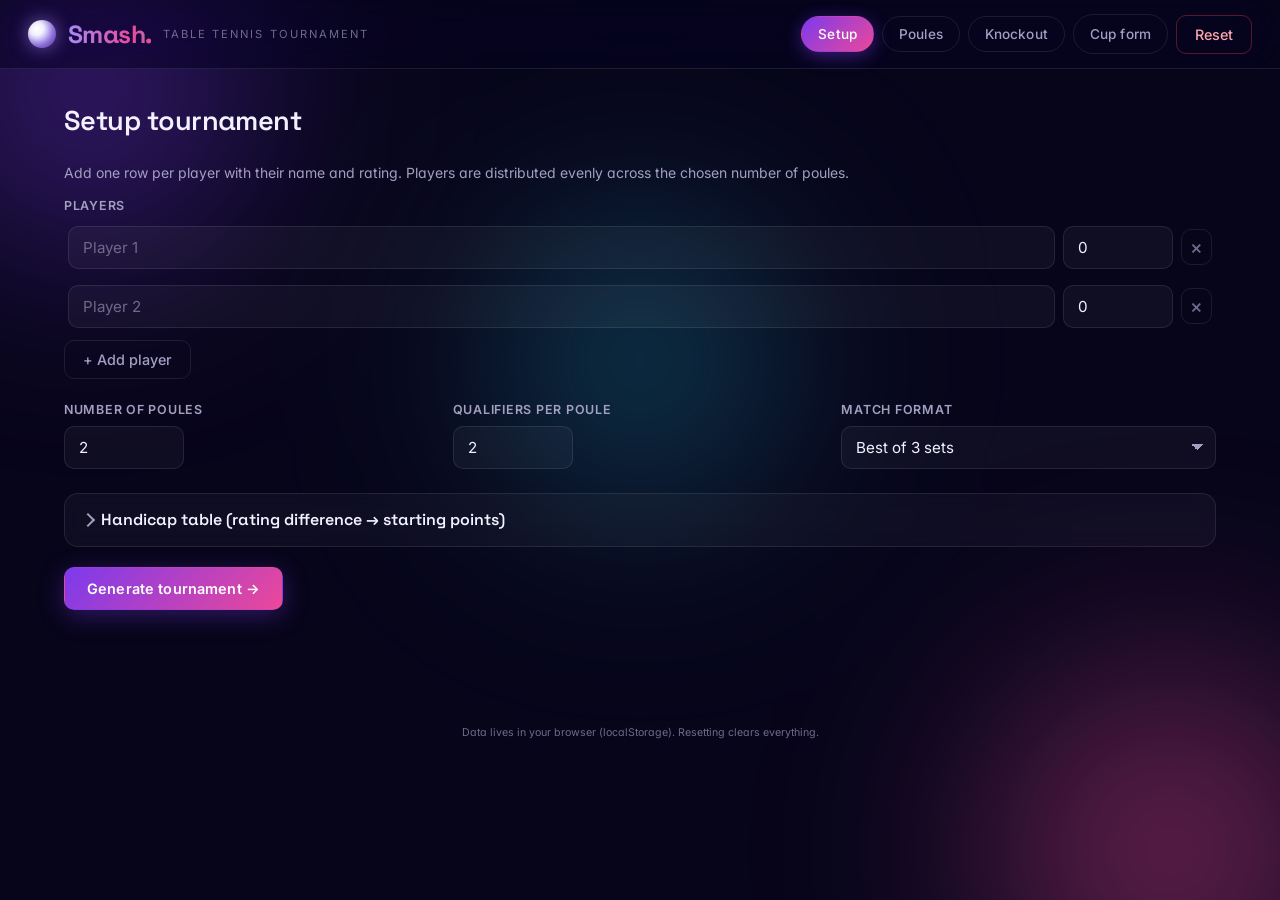
==== commit 2a56e55d: "Add Bekercompetitie cup match form page Single-file editorial-style scoresheet at /cup/index.html fo" ====
--- a/index.html
+++ b/index.html
@@ -26,6 +26,7 @@
       <button data-tab="setup" class="tab-btn active">Setup</button>
       <button data-tab="poules" class="tab-btn">Poules</button>
       <button data-tab="knockout" class="tab-btn">Knockout</button>
+      <a href="cup/index.html" class="tab-btn" role="button" style="text-decoration:none; display:inline-flex; align-items:center;">Cup form</a>
       <button id="reset-btn" class="danger ghost">Reset</button>
     </nav>
   </header>
--- a/styles.css
+++ b/styles.css
@@ -544,7 +544,7 @@
 /* Match cards */
 .match-cards {
   display: grid;
-  grid-template-columns: repeat(auto-fill, minmax(300px, 1fr));
+  grid-template-columns: repeat(auto-fill, minmax(var(--card-min-width, 300px), 1fr));
   gap: 14px;
 }
 
@@ -650,8 +650,7 @@
   font-weight: 700;
   font-size: 1.1rem;
   font-variant-numeric: tabular-nums;
-  transition: all 0.15s;
-  -moz-appearance: textfield;
+  transition: border-color 0.15s, background 0.15s, box-shadow 0.15s, transform 0.15s;
 }
 .score-table input:hover { border-color: var(--border-strong); }
 .score-table input:focus {
@@ -721,6 +720,16 @@
   font-weight: 700;
   margin: 0 0 4px;
 }
+.round.third-place h3 {
+  background: linear-gradient(90deg, transparent, rgba(251, 146, 60, 0.22), transparent);
+  color: var(--bronze);
+  padding: 4px 8px;
+  border-radius: 6px;
+}
+.round.third-place .bracket-match {
+  border-color: rgba(251, 146, 60, 0.35);
+  background: linear-gradient(135deg, rgba(251, 146, 60, 0.06), rgba(255, 255, 255, 0.03));
+}
 .bracket-match {
   background: rgba(255, 255, 255, 0.04);
   border: 1px solid var(--border);
@@ -810,3 +819,125 @@
   .bracket { gap: 32px; }
   .round { min-width: 220px; }
 }
+
+/* ===== Live (Firebase) variant additions ===== */
+
+.status-pill {
+  display: inline-flex;
+  align-items: center;
+  font-size: 0.7rem;
+  font-weight: 700;
+  letter-spacing: 0.06em;
+  text-transform: uppercase;
+  padding: 4px 10px;
+  border-radius: 999px;
+  border: 1px solid var(--border);
+  margin-left: 4px;
+  font-variant-numeric: tabular-nums;
+  transition: all 0.2s;
+}
+.status-pill.connecting {
+  color: #facc15;
+  background: rgba(250, 204, 21, 0.1);
+  border-color: rgba(250, 204, 21, 0.3);
+  animation: pulse 1.6s ease-in-out infinite;
+}
+.status-pill.live {
+  color: #4ade80;
+  background: rgba(34, 197, 94, 0.1);
+  border-color: rgba(34, 197, 94, 0.35);
+}
+.status-pill.admin {
+  color: #f0abfc;
+  background: rgba(192, 132, 252, 0.12);
+  border-color: rgba(192, 132, 252, 0.4);
+  box-shadow: 0 0 14px rgba(192, 132, 252, 0.25);
+}
+.status-pill.offline {
+  color: #fca5a5;
+  background: rgba(239, 68, 68, 0.1);
+  border-color: rgba(239, 68, 68, 0.3);
+}
+@keyframes pulse {
+  0%, 100% { opacity: 1; }
+  50%      { opacity: 0.55; }
+}
+
+.auth-area {
+  display: inline-flex;
+  align-items: center;
+  gap: 8px;
+  margin-left: 4px;
+}
+.auth-user {
+  font-size: 0.78rem;
+  color: var(--text-muted);
+  padding: 4px 10px;
+  border-radius: 999px;
+  background: rgba(255, 255, 255, 0.04);
+  border: 1px solid var(--border);
+  max-width: 180px;
+  overflow: hidden;
+  text-overflow: ellipsis;
+  white-space: nowrap;
+}
+
+/* Login modal */
+.modal-overlay {
+  position: fixed;
+  inset: 0;
+  z-index: 100;
+  background: rgba(7, 5, 26, 0.75);
+  backdrop-filter: blur(12px);
+  -webkit-backdrop-filter: blur(12px);
+  display: flex;
+  align-items: center;
+  justify-content: center;
+  padding: 16px;
+  animation: overlayIn 0.18s ease-out;
+}
+.modal-overlay[hidden] { display: none; }
+@keyframes overlayIn {
+  from { opacity: 0; }
+  to   { opacity: 1; }
+}
+
+.modal {
+  background: linear-gradient(160deg, rgba(40, 22, 70, 0.95), rgba(20, 14, 38, 0.95));
+  border: 1px solid var(--border-strong);
+  border-radius: 18px;
+  padding: 28px;
+  width: 100%;
+  max-width: 380px;
+  box-shadow: var(--shadow-lg), 0 0 60px rgba(124, 58, 237, 0.25);
+  animation: modalIn 0.22s cubic-bezier(0.2, 0.9, 0.3, 1);
+}
+@keyframes modalIn {
+  from { opacity: 0; transform: translateY(20px) scale(0.97); }
+  to   { opacity: 1; transform: translateY(0) scale(1); }
+}
+
+.modal h3 {
+  font-family: 'Space Grotesk', sans-serif;
+  font-size: 1.4rem;
+  margin: 0 0 4px;
+  letter-spacing: -0.01em;
+}
+.modal .hint { margin-top: 0; }
+.modal label { margin-top: 14px; }
+.modal form { margin: 0; }
+
+.login-error {
+  margin-top: 12px;
+  padding: 8px 12px;
+  background: rgba(239, 68, 68, 0.1);
+  border: 1px solid rgba(239, 68, 68, 0.3);
+  border-radius: 8px;
+  color: #fca5a5;
+  font-size: 0.85rem;
+}
+
+@media (max-width: 480px) {
+  .auth-user { max-width: 100px; font-size: 0.72rem; }
+  .status-pill { font-size: 0.62rem; padding: 3px 8px; }
+}
